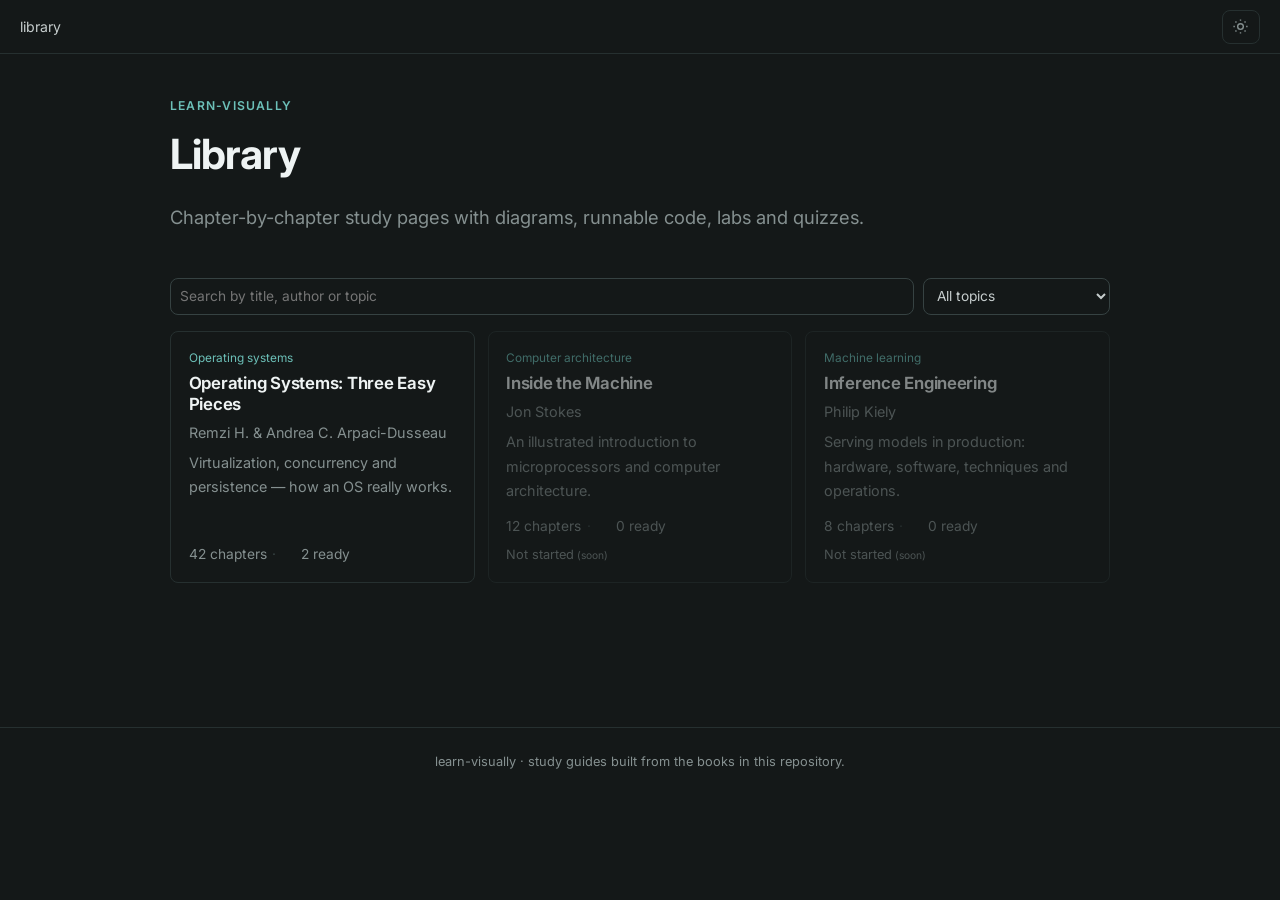
==== docs/index.html @ 6dab14a3 "Add OSTEP chapter 02 (The Process), book index and library home - docs/ostep/chapter-02.html: proces" ====
<!doctype html>
<html lang="en" data-theme="dark">
<head>
<meta charset="utf-8">
<meta name="viewport" content="width=device-width, initial-scale=1">
<title>Library — learn-visually</title>
<meta name="description" content="Visual, chapter-by-chapter study guides for technical books.">
<link rel="preconnect" href="https://fonts.googleapis.com">
<link rel="preconnect" href="https://fonts.gstatic.com" crossorigin>
<link href="https://fonts.googleapis.com/css2?family=Inter:wght@400;500;600;700&family=JetBrains+Mono:wght@400;600&display=swap" rel="stylesheet">
<style>/* ==========================================================================
   learn-visually — shared design system v3 "calm"
   Minimal, low-distraction layout: one accent, quiet surfaces, no decoration.
   Book themes set the color tokens in their theme.css.
   ========================================================================== */

*, *::before, *::after { box-sizing: border-box; }
html { -webkit-text-size-adjust: 100%; scroll-behavior: smooth; scroll-padding-top: 72px; }
body {
  margin: 0;
  background: var(--bg);
  color: var(--text);
  font-family: var(--font-body);
  font-size: 17px;
  line-height: 1.7;
  overflow-x: hidden;
  -webkit-font-smoothing: antialiased;
}
img, svg, canvas { max-width: 100%; }
pre { overflow-x: auto; max-width: 100%; }
a { color: var(--accent); text-underline-offset: 3px; text-decoration-thickness: 1px; }
a:hover { color: var(--text-strong); }
:focus-visible { outline: 2px solid var(--accent); outline-offset: 2px; border-radius: 4px; }
h1, h2, h3, h4 { font-family: var(--font-head); line-height: 1.25; color: var(--text-strong); margin: 1.8em 0 .5em; letter-spacing: -.015em; font-weight: 650; }
h1 { font-size: clamp(2rem, 5vw, 2.6rem); font-weight: 700; letter-spacing: -.025em; margin-top: .3em; }
h2 { font-size: 1.55rem; }
h3 { font-size: 1.25rem; }
h4 { font-size: 1.02rem; }
p { margin: .8em 0; }
code, kbd, pre, .mono { font-family: var(--font-mono); }
:not(pre) > code { font-size: .86em; padding: .1em .35em; border-radius: 4px; background: var(--soft); color: var(--text-strong); overflow-wrap: anywhere; }
kbd { font-size: .82em; padding: .1em .4em; border: 1px solid var(--line); border-radius: 4px; }
hr { border: 0; border-top: 1px solid var(--line); margin: 2.5rem 0; }
.sr-only { position: absolute; width: 1px; height: 1px; padding: 0; margin: -1px; overflow: hidden; clip: rect(0 0 0 0); white-space: nowrap; border: 0; }
.skip-link { position: absolute; left: -999px; top: 8px; z-index: 100; background: var(--accent); color: var(--bg); padding: .5rem 1rem; border-radius: 6px; }
.skip-link:focus { left: 8px; }

/* ---------- top bar ---------- */
.topbar {
  position: sticky; top: 0; z-index: 50;
  display: flex; align-items: center; gap: .75rem;
  padding: .6rem 20px;
  background: var(--bg);
  border-bottom: 1px solid var(--line);
  font-size: .88rem;
}
.topbar .crumbs { display: flex; gap: .45rem; align-items: center; min-width: 0; flex: 1; }
.topbar .crumbs a { color: var(--muted); text-decoration: none; white-space: nowrap; }
.topbar .crumbs a:hover { color: var(--text-strong); }
.topbar .crumbs .sep { color: var(--line-strong); }
.topbar .crumbs .here { color: var(--text); white-space: nowrap; overflow: hidden; text-overflow: ellipsis; }
.progress { position: absolute; left: 0; bottom: -1px; height: 2px; width: 0; background: var(--accent); }
.icon-btn {
  display: inline-flex; align-items: center; justify-content: center; gap: .35rem;
  min-width: 36px; height: 34px; padding: 0 .6rem;
  border: 1px solid var(--line); border-radius: var(--r);
  background: transparent; color: var(--muted); cursor: pointer; font: inherit; font-size: .82rem;
}
.icon-btn:hover { color: var(--text-strong); border-color: var(--line-strong); }
.icon-btn svg { width: 17px; height: 17px; }
.toc-toggle { display: none; }

/* ---------- layout ---------- */
.layout { display: grid; grid-template-columns: 230px minmax(0, 1fr); gap: 3.5rem; max-width: 1120px; margin: 0 auto; padding: 0 20px; }
.toc { position: sticky; top: 70px; align-self: start; max-height: calc(100vh - 90px); overflow: auto; padding: 2rem 0; font-size: .85rem; scrollbar-width: thin; }
.toc h2 { font-family: var(--font-body); font-size: .72rem; font-weight: 600; text-transform: uppercase; letter-spacing: .1em; color: var(--muted); margin: 0 0 .8rem; }
.toc ol { list-style: none; margin: 0; padding: 0; }
.toc a { display: block; padding: .25rem 0 .25rem .8rem; border-left: 1px solid var(--line); color: var(--muted); text-decoration: none; line-height: 1.4; }
.toc a:hover { color: var(--text-strong); }
.toc a.active { color: var(--accent); border-left-color: var(--accent); }
.toc ol ol a { padding-left: 1.5rem; font-size: .82rem; }
main { min-width: 0; max-width: 720px; padding-bottom: 4rem; }

@media (max-width: 1023px) {
  .layout { grid-template-columns: minmax(0, 1fr); gap: 0; }
  main { margin: 0 auto; width: 100%; }
  .toc-toggle { display: inline-flex; }
  .toc { position: fixed; top: 0; left: 0; bottom: 0; z-index: 60; width: min(300px, 85vw); max-height: none; background: var(--bg); border-right: 1px solid var(--line); padding: 1.4rem 1.2rem; transform: translateX(-105%); transition: transform .2s ease; }
  .toc.open { transform: none; }
  .toc-scrim { position: fixed; inset: 0; z-index: 55; background: rgba(0, 0, 0, .4); display: none; }
  .toc-scrim.open { display: block; }
}
@media (max-width: 520px) {
  body { font-size: 16px; }
  .topbar .crumbs .optional { display: none; }
}

/* ---------- hero ---------- */
.hero { padding: 2.6rem 0 .5rem; }
.hero .kicker { font-size: .76rem; font-weight: 600; letter-spacing: .1em; text-transform: uppercase; color: var(--accent); }
.hero .hook { font-size: 1.15rem; color: var(--muted); }
.hero-art { margin: 1.8rem 0 .5rem; }
.hero-art svg { display: block; width: 100%; height: auto; }
.meta { display: flex; flex-wrap: wrap; gap: .4rem 1.2rem; margin: 1rem 0 .4rem; font-size: .86rem; color: var(--muted); }
.chip { display: inline-flex; align-items: center; gap: .35rem; }
.chip + .chip::before { content: "·"; margin-right: 1.2rem; margin-left: -.85rem; color: var(--line-strong); }
.chip.level { color: var(--accent); }
.prereqs { font-size: .92rem; color: var(--muted); }

/* ---------- sections ---------- */
section.block { margin-top: 4rem; }
section.block > h2 { padding-top: 1.6rem; border-top: 1px solid var(--line); }
.concept { margin: 2.8rem 0 3.4rem; }
.concept > h3 { font-size: 1.4rem; margin-top: 0; }
.concept > h3 .tag { display: block; font-size: .72rem; font-weight: 600; letter-spacing: .1em; text-transform: uppercase; color: var(--muted); margin-bottom: .4rem; font-family: var(--font-body); }
.lead { font-size: 1.1rem; color: var(--muted); }

.box { margin: 1.4rem 0; padding: 1rem 1.2rem; background: var(--soft); border-radius: var(--r); }
.box > :first-child { margin-top: 0; }
.box > :last-child { margin-bottom: 0; }
.box-label { font-size: .74rem; font-weight: 600; letter-spacing: .08em; text-transform: uppercase; color: var(--muted); margin: 0 0 .4rem; }
.definition, .analogy, .gotcha, .crux { border-left: 3px solid var(--line-strong); border-radius: 0 var(--r) var(--r) 0; }
.definition { border-left-color: var(--accent); }
.definition .box-label { color: var(--accent); }
.analogy .breaks { margin-top: .7rem; padding-top: .7rem; border-top: 1px solid var(--line); font-size: .95rem; color: var(--muted); }
.gotcha { border-left-color: var(--c-rose); }
.gotcha .box-label { color: var(--c-rose); }
.crux { border-left-color: var(--c-amber); }
.note { font-size: .94rem; color: var(--muted); background: transparent; border: 1px solid var(--line); }
.why-grid { display: grid; grid-template-columns: repeat(auto-fit, minmax(220px, 1fr)); gap: .8rem; margin: 1.2rem 0; }
.why-grid .box { margin: 0; }
.why-grid h4 { margin: 0 0 .3rem; font-size: 1rem; }
.why-grid p { margin: 0; font-size: .93rem; color: var(--muted); }

.wr-grid { display: grid; grid-template-columns: repeat(auto-fit, minmax(240px, 1fr)); gap: .8rem; margin-top: .6rem; }
.wr-grid > div { min-width: 0; }
.wr-grid .label { font-size: .78rem; font-weight: 600; margin-bottom: .3rem; }
.wr-grid .wrong .label { color: var(--c-rose); }
.wr-grid .right .label { color: var(--c-green); }
.wr-grid p { margin: .2rem 0; font-size: .95rem; }
.wr-grid .code { margin: 0; }

details { margin: 1rem 0; border: 1px solid var(--line); border-radius: var(--r); }
details > summary { cursor: pointer; padding: .7rem 1rem; font-weight: 600; list-style: none; display: flex; gap: .6rem; align-items: center; color: var(--text-strong); }
details > summary::-webkit-details-marker { display: none; }
details > summary::before { content: "›"; color: var(--muted); font-size: 1.2em; line-height: 1; transition: transform .15s; }
details[open] > summary::before { transform: rotate(90deg); }
details > .details-body { padding: 0 1.1rem 1rem; }
details > summary .chip { margin-left: auto; font-size: .78rem; font-weight: 400; color: var(--muted); }

/* ---------- figures ---------- */
figure.viz { margin: 1.8rem 0; padding: 0; }
figure.viz svg { display: block; width: 100%; height: auto; }
figure.viz figcaption { font-size: .86rem; color: var(--muted); margin-top: .6rem; }
figure.viz figcaption strong { color: var(--text); font-weight: 600; }
.scroll-x { overflow-x: auto; -webkit-overflow-scrolling: touch; }
.legend { display: flex; flex-wrap: wrap; gap: 1rem; font-size: .82rem; color: var(--muted); margin-top: .5rem; }
.legend span::before { content: ""; display: inline-block; width: .75em; height: .75em; border-radius: 2px; margin-right: .4em; vertical-align: -.03em; background: var(--sw, var(--accent)); }

/* SVG semantic classes */
.s-text { fill: var(--text); font-family: var(--font-body); font-size: 13px; }
.s-text-soft { fill: var(--muted); font-family: var(--font-body); font-size: 11.5px; }
.s-head { fill: var(--text-strong); font-family: var(--font-body); font-size: 14px; font-weight: 600; }
.s-line { stroke: var(--line-strong); stroke-width: 1.2; fill: none; }
.s-arrow { stroke: var(--muted); stroke-width: 1.4; fill: none; }
.s-box { fill: var(--soft); stroke: var(--line-strong); stroke-width: 1; }
.s-user { fill: var(--c-green-soft); stroke: var(--c-green); stroke-width: 1.2; }
.s-kernel { fill: var(--c-amber-soft); stroke: var(--c-amber); stroke-width: 1.2; }
.s-hw { fill: var(--c-cyan-soft); stroke: var(--c-cyan); stroke-width: 1.2; }
.s-danger { fill: var(--c-rose-soft); stroke: var(--c-rose); stroke-width: 1.2; }
.s-violet { fill: var(--c-violet-soft); stroke: var(--c-violet); stroke-width: 1.2; }
.f-user { fill: var(--c-green); } .f-kernel { fill: var(--c-amber); } .f-hw { fill: var(--c-cyan); } .f-danger { fill: var(--c-rose); } .f-violet { fill: var(--c-violet); } .f-muted { fill: var(--muted); }
.t-user { stroke: var(--c-green); } .t-kernel { stroke: var(--c-amber); } .t-hw { stroke: var(--c-cyan); } .t-danger { stroke: var(--c-rose); } .t-violet { stroke: var(--c-violet); }
svg a:hover rect, svg a:focus rect { stroke: var(--accent); stroke-width: 2; }

/* ---------- code ---------- */
.code { position: relative; margin: 1.2rem 0; border-radius: var(--r); background: var(--code-bg); overflow: hidden; }
.code-head { display: flex; align-items: center; gap: .6rem; padding: .45rem .7rem .45rem 1rem; border-bottom: 1px solid var(--code-line); font-family: var(--font-mono); font-size: .74rem; color: var(--code-muted); }
.code-head .dots { display: none; }
.code-head .fname { color: var(--code-fg); flex: 1; min-width: 0; overflow: hidden; text-overflow: ellipsis; white-space: nowrap; opacity: .85; }
.code-head .badge { color: var(--code-muted); white-space: nowrap; font-size: .7rem; }
.code-head .badge::before { content: "· "; }
.copy-btn { font: inherit; font-size: .7rem; padding: .2rem .55rem; border-radius: 4px; border: 1px solid var(--code-line); background: transparent; color: var(--code-muted); cursor: pointer; }
.copy-btn:hover { color: var(--code-fg); }
.code-body { position: relative; display: grid; grid-template-columns: auto minmax(0, 1fr); }
.code-body .gutter { padding: .85rem .6rem .85rem .9rem; text-align: right; color: var(--code-gutter); font-family: var(--font-mono); font-size: .8rem; line-height: 1.6; user-select: none; white-space: pre; }
.code-body .gutter span { display: block; }
.code-body .gutter span.hl { color: var(--code-fg); }
.code pre { margin: 0; padding: .85rem 1rem; overflow-x: auto; font-size: .82rem; line-height: 1.6; color: var(--code-fg); background: transparent; tab-size: 4; }
.code pre code { font-family: var(--font-mono); background: none; padding: 0; color: inherit; white-space: pre; }
.code .line-hl { position: absolute; left: 0; right: 0; background: rgba(108, 192, 184, .12); border-left: 2px solid var(--code-accent); pointer-events: none; }
.code.no-gutter .code-body { grid-template-columns: minmax(0, 1fr); }
pre.term, .code.term pre { color: var(--code-fg); }
.term .prompt { color: var(--code-accent); user-select: none; }
.term .cmt { color: var(--code-muted); font-style: italic; }
.term .bad { color: #e38c8c; }
.term .ok { color: #7fcf9f; }

.annot { list-style: none; padding: 0; margin: .3rem 0 1.4rem; font-size: .93rem; }
.annot li { display: grid; grid-template-columns: 4.4rem minmax(0, 1fr); gap: .6rem; padding: .35rem .5rem; border-radius: 4px; cursor: default; }
.annot li:hover, .annot li:focus-within, .annot li.on { background: var(--soft); }
.annot .ln { font-family: var(--font-mono); font-size: .75rem; color: var(--muted); padding-top: .2em; white-space: nowrap; }

/* Prism tokens (code is always on a dark surface) */
.token.comment, .token.prolog, .token.doctype, .token.cdata { color: #6c7878; font-style: italic; }
.token.punctuation { color: #9aa6a6; }
.token.property, .token.tag, .token.constant, .token.symbol, .token.deleted, .token.number, .token.boolean { color: #e3b17d; }
.token.selector, .token.attr-name, .token.string, .token.char, .token.builtin, .token.inserted { color: #c9d48f; }
.token.operator, .token.entity, .token.url { color: #a9c4c4; }
.token.atrule, .token.attr-value, .token.keyword { color: #7fc8c2; }
.token.function, .token.class-name { color: #d6dede; }
.token.regex, .token.important, .token.variable, .token.macro, .token.directive { color: #b3a3e0; }

/* ---------- tables ---------- */
.table-wrap { overflow-x: auto; margin: 1.3rem 0; }
table { border-collapse: collapse; width: 100%; font-size: .9rem; min-width: 520px; }
th, td { text-align: left; padding: .6rem .7rem; border-bottom: 1px solid var(--line); vertical-align: top; }
th { font-size: .74rem; font-weight: 600; letter-spacing: .06em; text-transform: uppercase; color: var(--muted); }
td.yes { color: var(--c-green); } td.no { color: var(--c-rose); }

/* ---------- labs & controls ---------- */
.lab { margin: 1.8rem 0; padding: 1.2rem 1.3rem; border: 1px solid var(--line); border-radius: var(--r); }
.lab > h3, .lab > h4 { margin-top: 0; display: flex; align-items: baseline; gap: .6rem; flex-wrap: wrap; }
.lab .lab-tag { font-size: .7rem; font-weight: 600; letter-spacing: .1em; color: var(--accent); }
.controls { display: flex; flex-wrap: wrap; gap: .5rem; align-items: center; margin: .8rem 0; }
.btn { font: inherit; font-size: .84rem; display: inline-flex; align-items: center; gap: .35rem; padding: .4rem .85rem; border-radius: var(--r); border: 1px solid var(--line-strong); background: transparent; color: var(--text); cursor: pointer; min-height: 34px; }
.btn:hover:not(:disabled) { border-color: var(--accent); color: var(--text-strong); }
.btn.primary { background: var(--accent); border-color: var(--accent); color: var(--bg); font-weight: 600; }
.btn.primary:hover:not(:disabled) { color: var(--bg); opacity: .9; }
.btn:disabled { opacity: .4; cursor: not-allowed; }
.btn[aria-pressed="true"] { border-color: var(--accent); color: var(--accent); }
.field { display: inline-flex; flex-direction: column; gap: .2rem; font-size: .8rem; color: var(--muted); min-width: 150px; flex: 1 1 160px; }
.field output { color: var(--text-strong); font-weight: 600; }
input[type=range] { width: 100%; accent-color: var(--accent); }
select, input[type=number], input[type=text], input[type=search] { font: inherit; font-size: .86rem; padding: .35rem .55rem; border-radius: var(--r); border: 1px solid var(--line-strong); background: var(--bg); color: var(--text); min-height: 34px; }
.readout { display: grid; grid-template-columns: repeat(auto-fit, minmax(130px, 1fr)); gap: .5rem; margin: .8rem 0; }
.readout > div { padding: .45rem .7rem; border-radius: var(--r); background: var(--soft); }
.readout .k { font-size: .7rem; text-transform: uppercase; letter-spacing: .06em; color: var(--muted); }
.readout .v { font-family: var(--font-mono); font-size: 1.15rem; color: var(--text-strong); }
.status-line { font-size: .9rem; padding: .55rem .75rem; border-radius: var(--r); background: var(--soft); min-height: 2.6em; color: var(--text); }
.screen { font-family: var(--font-mono); font-size: .8rem; background: var(--code-bg); color: var(--code-fg); border-radius: var(--r); padding: .7rem .8rem; min-height: 6em; max-height: 13em; overflow: auto; white-space: pre-wrap; word-break: break-word; }

.order-list { list-style: none; padding: 0; margin: .8rem 0; display: grid; gap: .4rem; counter-reset: ord; }
.order-list li { counter-increment: ord; display: grid; grid-template-columns: 1.8rem minmax(0, 1fr) auto; align-items: center; gap: .5rem; border: 1px solid var(--line); border-radius: var(--r); padding: .45rem .6rem; background: var(--bg); cursor: grab; font-size: .93rem; }
.order-list li::before { content: counter(ord); font-family: var(--font-mono); font-size: .8rem; color: var(--muted); text-align: center; }
.order-list li.dragging { opacity: .5; }
.order-list li.correct { border-color: var(--c-green); }
.order-list li.wrong { border-color: var(--c-rose); }
.order-list .mv { display: inline-flex; gap: .25rem; }
.order-list .mv button { width: 30px; height: 30px; min-height: 0; padding: 0; justify-content: center; }

/* ---------- takeaways, exercises, quiz ---------- */
.takeaways { padding-left: 1.2rem; }
.takeaways li { margin: .45rem 0; padding-left: .3rem; }
.takeaways li::marker { color: var(--accent); }
.exercise { margin: 1.4rem 0; padding-bottom: 1.2rem; border-bottom: 1px solid var(--line); }
.exercise h4 { margin: 0 0 .4rem; display: flex; gap: .6rem; align-items: baseline; flex-wrap: wrap; }
.diff { font-size: .72rem; font-weight: 600; letter-spacing: .06em; text-transform: uppercase; }
.diff.easy { color: var(--c-green); } .diff.medium { color: var(--c-amber); } .diff.hard { color: var(--c-rose); }
.exercise details { margin: .6rem 0 0; }

.quiz { counter-reset: q; }
.q { margin: 1.6rem 0; counter-increment: q; }
.q fieldset { border: 0; padding: 0; margin: 0; min-width: 0; }
.q legend { font-weight: 600; color: var(--text-strong); padding: 0; margin-bottom: .6rem; float: left; width: 100%; }
.q legend::before { content: counter(q) ". "; color: var(--muted); font-weight: 400; }
.q .opts { clear: both; display: grid; gap: .4rem; }
.q label { display: flex; gap: .6rem; align-items: flex-start; padding: .5rem .75rem; border: 1px solid var(--line); border-radius: var(--r); cursor: pointer; min-width: 0; overflow-wrap: anywhere; }
.q label:hover { border-color: var(--line-strong); }
.q input { margin-top: .4em; accent-color: var(--accent); }
.q label.correct { border-color: var(--c-green); color: var(--text-strong); }
.q label.incorrect { border-color: var(--c-rose); }
.q .fb { margin-top: .5rem; font-size: .93rem; display: none; color: var(--muted); }
.q .fb.show { display: block; }
.q .fb .verdict { color: var(--text-strong); }
.q .fb.good .verdict { color: var(--c-green); }
.q .fb.bad .verdict { color: var(--c-rose); }
.q pre { margin: .3rem 0 .6rem; }
.score { font-size: .95rem; padding: .6rem .8rem; border-radius: var(--r); background: var(--soft); }

/* ---------- cheat sheet ---------- */
.cheatsheet { font-size: .9rem; }
.cheatsheet h3 { margin: 0 0 .8rem; display: flex; justify-content: space-between; align-items: center; gap: .5rem; flex-wrap: wrap; }
.cheat-grid { display: grid; grid-template-columns: repeat(auto-fit, minmax(240px, 1fr)); gap: 1.2rem 2rem; }
.cheat-grid > div { min-width: 0; }
.cheat-grid h4 { margin: 0 0 .4rem; font-size: .74rem; text-transform: uppercase; letter-spacing: .08em; color: var(--accent); }
.cheat-grid ul { margin: 0; padding-left: 1.1rem; }
.cheat-grid li { margin: .15rem 0; }

/* ---------- glossary + tooltips ---------- */
.glossary { margin: 0; display: grid; grid-template-columns: minmax(140px, max-content) minmax(0, 1fr); gap: .5rem 1.4rem; }
.glossary .g-item { display: contents; }
.glossary dt { font-weight: 600; color: var(--text-strong); font-size: .93rem; }
.glossary dd { margin: 0; color: var(--muted); font-size: .93rem; }
@media (max-width: 560px) { .glossary { grid-template-columns: 1fr; gap: .1rem; } .glossary dd { margin-bottom: .7rem; } }
.gl { color: inherit; text-decoration: underline dotted var(--muted); text-underline-offset: 3px; cursor: help; }
.gl:hover { color: var(--accent); }
.tip { position: absolute; z-index: 80; max-width: min(320px, calc(100vw - 32px)); padding: .6rem .8rem; border-radius: var(--r); background: var(--tip-bg); color: var(--tip-fg); border: 1px solid var(--line-strong); font-size: .86rem; line-height: 1.5; box-shadow: 0 8px 24px rgba(0, 0, 0, .25); pointer-events: none; }
.tip b { display: block; font-size: .8rem; margin-bottom: .15rem; color: var(--accent); }

/* ---------- connections + nav ---------- */
.conn-grid { display: grid; grid-template-columns: repeat(auto-fit, minmax(210px, 1fr)); gap: 1.4rem; }
.conn-grid .box { background: transparent; padding: 0; }
.conn-grid .box h4 { margin: 0 0 .4rem; font-size: .74rem; text-transform: uppercase; letter-spacing: .08em; color: var(--muted); }
.conn-grid ul { margin: 0; padding-left: 1.1rem; font-size: .93rem; }
.soon { color: var(--muted); }
.soon::after { content: " (soon)"; font-size: .8em; }
.pager { display: flex; justify-content: space-between; gap: 1rem; margin-top: 3rem; padding-top: 1.2rem; border-top: 1px solid var(--line); }
.pager a, .pager span.disabled { text-decoration: none; color: var(--accent); }
.pager small { display: block; font-size: .74rem; color: var(--muted); }
.pager .next { text-align: right; margin-left: auto; }
.pager span.disabled { color: var(--muted); }
.pager-links { display: flex; justify-content: center; gap: 1.4rem; flex-wrap: wrap; margin-top: 1.4rem; font-size: .85rem; }
footer.site { border-top: 1px solid var(--line); margin-top: 3rem; padding: 1.4rem 20px; text-align: center; font-size: .8rem; color: var(--muted); }

/* ---------- index pages ---------- */
.cards { display: grid; grid-template-columns: repeat(auto-fill, minmax(250px, 1fr)); gap: .8rem; margin: 1rem 0 2rem; }
.card { display: flex; flex-direction: column; gap: .35rem; border: 1px solid var(--line); border-radius: var(--r); padding: 1rem 1.1rem; text-decoration: none; color: var(--text); }
a.card:hover { border-color: var(--accent); color: var(--text); }
.card .num { font-size: .74rem; color: var(--muted); }
.card h3 { margin: 0; font-size: 1.05rem; }
.card p { margin: 0; font-size: .9rem; color: var(--muted); }
.card .meta { margin: auto 0 0; padding-top: .4rem; }
.card.locked { opacity: .5; }
.part-head { margin-top: 2.4rem; display: flex; align-items: baseline; gap: .8rem; flex-wrap: wrap; }
.part-head small { color: var(--muted); font-size: .82rem; }

@media (prefers-reduced-motion: reduce) {
  html { scroll-behavior: auto; }
  *, *::before, *::after { animation-duration: .001ms !important; animation-iteration-count: 1 !important; transition-duration: .001ms !important; }
}

/* ---------- print ---------- */
@media print {
  :root { --bg: #fff; --soft: #f4f4f4; --text: #111; --text-strong: #000; --muted: #555; --line: #ddd; }
  body { font-size: 11pt; background: #fff; }
  .topbar, .toc, .toc-scrim, .pager, .pager-links, .controls, .copy-btn, .btn, .icon-btn, .skip-link, .no-print, footer.site { display: none !important; }
  .layout { display: block; padding: 0; }
  main { max-width: none; }
  .q .fb { display: block !important; }
  .lab, .box, figure.viz, .code, .q, .exercise { break-inside: avoid; }
  a { color: inherit; text-decoration: none; }
  .code { background: #f6f6f6; }
  .code pre, .code-head .fname { color: #111; white-space: pre-wrap; }
  body.print-cheatsheet main > *:not(#cheatsheet) { display: none !important; }
}

/* ==========================================================================
   OSTEP theme — "Calm": graphite, soft gray text, one muted teal accent.
   Dark is the default (set via data-theme on <html>); light is available.
   Diagram semantic colors (same in every chapter, deliberately muted):
     green = user programs · amber = OS/kernel · cyan = hardware
     violet = stored data · rose = bugs & hazards
   ========================================================================== */
:root {
  --font-head: "Inter", system-ui, -apple-system, "Segoe UI", sans-serif;
  --font-body: "Inter", system-ui, -apple-system, "Segoe UI", sans-serif;
  --font-mono: "JetBrains Mono", ui-monospace, SFMono-Regular, Menlo, Consolas, monospace;
  --r: 8px;

  /* light */
  --bg: #f4f5f5;
  --soft: #eaeded;
  --line: #dde1e1;
  --line-strong: #c3c9c9;
  --text: #2c3333;
  --text-strong: #111717;
  --muted: #667070;
  --accent: #2a7f7a;
  --tip-bg: #ffffff; --tip-fg: #2c3333;
  --c-green: #3d8a5f;  --c-green-soft: rgba(61, 138, 95, .10);
  --c-amber: #a7742a;  --c-amber-soft: rgba(167, 116, 42, .10);
  --c-cyan: #3b7f9c;   --c-cyan-soft: rgba(59, 127, 156, .10);
  --c-violet: #7466a8; --c-violet-soft: rgba(116, 102, 168, .10);
  --c-rose: #b04646;   --c-rose-soft: rgba(176, 70, 70, .08);

  /* code is always on a dark surface */
  --code-bg: #1d2222; --code-fg: #d6dede; --code-muted: #7d8a8a; --code-gutter: #4f5a5a; --code-line: #2b3333; --code-accent: #7fc8c2;
  color-scheme: light;
}
:root[data-theme="dark"] {
  --bg: #141818;
  --soft: #1b2121;
  --line: #263030;
  --line-strong: #364242;
  --text: #c6cdcd;
  --text-strong: #eef3f3;
  --muted: #859090;
  --accent: #6cc0b8;
  --tip-bg: #1f2626; --tip-fg: #d6dede;
  --c-green: #7fcf9f;  --c-green-soft: rgba(127, 207, 159, .08);
  --c-amber: #d9b27a;  --c-amber-soft: rgba(217, 178, 122, .08);
  --c-cyan: #7fb8d6;   --c-cyan-soft: rgba(127, 184, 214, .08);
  --c-violet: #b3a3e0; --c-violet-soft: rgba(179, 163, 224, .08);
  --c-rose: #e38c8c;   --c-rose-soft: rgba(227, 140, 140, .08);
  --code-bg: #0f1313; --code-line: #212929;
  color-scheme: dark;
}

main.wide { max-width: 980px; margin: 0 auto; padding: 0 20px 4rem; }
.search { display: flex; flex-wrap: wrap; gap: .6rem; margin: 1.4rem 0 .4rem; }
.search input { flex: 1 1 240px; }
.tagchip { font-size: .74rem; color: var(--accent); }
.empty { color: var(--muted); display: none; }
</style>
</head>
<body>
<a class="skip-link" href="#main">Skip to content</a>
<header class="topbar">
  <nav class="crumbs" aria-label="Breadcrumb"><span class="here">library</span></nav>
  <button class="icon-btn" type="button" data-theme-toggle aria-label="Toggle theme"></button>
  <div class="progress" aria-hidden="true"></div>
</header>
<main id="main" class="wide">

<header class="hero">
  <div class="kicker">learn-visually</div>
  <h1>Library</h1>
  <p class="hook">Chapter-by-chapter study pages with diagrams, runnable code, labs and quizzes.</p>
</header>
<div class="search" role="search">
  <input type="search" id="q" placeholder="Search by title, author or topic" aria-label="Search books">
  <select id="topic" aria-label="Filter by topic"><option value="">All topics</option><option value="Computer architecture">Computer architecture</option><option value="Machine learning">Machine learning</option><option value="Operating systems">Operating systems</option></select>
</div>
<div class="cards"><a class="card book" data-topic="Operating systems" data-text="operating systems: three easy pieces remzi h. &amp; andrea c. arpaci-dusseau operating systems" href="ostep/index.html"><span class="tagchip">Operating systems</span><h3>Operating Systems: Three Easy Pieces</h3><p>Remzi H. &amp; Andrea C. Arpaci-Dusseau</p><p>Virtualization, concurrency and persistence — how an OS really works.</p><div class="meta"><span class="chip">42 chapters</span><span class="chip">2 ready</span></div></a><div class="card book locked" data-topic="Computer architecture" data-text="inside the machine jon stokes computer architecture"><span class="tagchip">Computer architecture</span><h3>Inside the Machine</h3><p>Jon Stokes</p><p>An illustrated introduction to microprocessors and computer architecture.</p><div class="meta"><span class="chip">12 chapters</span><span class="chip">0 ready</span></div><span class="soon" style="font-size:.8rem">Not started</span></div><div class="card book locked" data-topic="Machine learning" data-text="inference engineering philip kiely machine learning"><span class="tagchip">Machine learning</span><h3>Inference Engineering</h3><p>Philip Kiely</p><p>Serving models in production: hardware, software, techniques and operations.</p><div class="meta"><span class="chip">8 chapters</span><span class="chip">0 ready</span></div><span class="soon" style="font-size:.8rem">Not started</span></div></div>
<p class="empty">No books match.</p>
</main>
<footer class="site">learn-visually · study guides built from the books in this repository.</footer>
<script>/* learn-visually — shared page behaviour (same for every book). No storage is required. */
(function () {
  "use strict";
  var LV = (window.LV = window.LV || {});
  var root = document.documentElement;
  root.classList.add("js");
  LV.reducedMotion = window.matchMedia && window.matchMedia("(prefers-reduced-motion: reduce)").matches;

  /* ---------- theme toggle (storage optional) ---------- */
  function store(k, v) { try { if (v === undefined) return localStorage.getItem(k); localStorage.setItem(k, v); } catch (e) { return null; } }
  var saved = store("lv-theme");
  if (saved === "light" || saved === "dark") root.setAttribute("data-theme", saved);
  function isDark() {
    var t = root.getAttribute("data-theme");
    if (t) return t === "dark";
    return window.matchMedia && window.matchMedia("(prefers-color-scheme: dark)").matches;
  }
  function syncThemeBtn() {
    document.querySelectorAll("[data-theme-toggle]").forEach(function (b) {
      b.setAttribute("aria-label", isDark() ? "Switch to light theme" : "Switch to dark theme");
      b.setAttribute("title", isDark() ? "Light theme" : "Dark theme");
      b.innerHTML = isDark()
        ? '<svg viewBox="0 0 24 24" fill="none" stroke="currentColor" stroke-width="2" aria-hidden="true"><circle cx="12" cy="12" r="4"/><path d="M12 2v2M12 20v2M4.9 4.9l1.4 1.4M17.7 17.7l1.4 1.4M2 12h2M20 12h2M4.9 19.1l1.4-1.4M17.7 6.3l1.4-1.4"/></svg>'
        : '<svg viewBox="0 0 24 24" fill="none" stroke="currentColor" stroke-width="2" aria-hidden="true"><path d="M21 12.8A9 9 0 1 1 11.2 3a7 7 0 0 0 9.8 9.8z"/></svg>';
    });
  }
  document.addEventListener("click", function (e) {
    var b = e.target.closest("[data-theme-toggle]");
    if (!b) return;
    var next = isDark() ? "light" : "dark";
    root.setAttribute("data-theme", next);
    store("lv-theme", next);
    syncThemeBtn();
    document.dispatchEvent(new CustomEvent("lv:theme"));
  });
  syncThemeBtn();

  /* ---------- reading progress ---------- */
  var bar = document.querySelector(".progress");
  function onScroll() {
    if (!bar) return;
    var h = document.documentElement.scrollHeight - window.innerHeight;
    bar.style.width = (h > 0 ? Math.min(100, (window.scrollY / h) * 100) : 0) + "%";
  }
  window.addEventListener("scroll", onScroll, { passive: true });
  onScroll();

  /* ---------- TOC drawer + scrollspy ---------- */
  var toc = document.querySelector(".toc");
  var scrim = document.querySelector(".toc-scrim");
  var tocBtn = document.querySelector(".toc-toggle");
  function setToc(open) {
    if (!toc) return;
    toc.classList.toggle("open", open);
    if (scrim) scrim.classList.toggle("open", open);
    if (tocBtn) tocBtn.setAttribute("aria-expanded", String(open));
  }
  if (tocBtn) tocBtn.addEventListener("click", function () { setToc(!toc.classList.contains("open")); });
  if (scrim) scrim.addEventListener("click", function () { setToc(false); });
  if (toc) toc.addEventListener("click", function (e) { if (e.target.closest("a")) setToc(false); });
  document.addEventListener("keydown", function (e) { if (e.key === "Escape") setToc(false); });

  if (toc && "IntersectionObserver" in window) {
    var links = Array.prototype.slice.call(toc.querySelectorAll("a[href^='#']"));
    var map = {};
    links.forEach(function (a) { map[a.getAttribute("href").slice(1)] = a; });
    var visible = {};
    var io = new IntersectionObserver(function (entries) {
      entries.forEach(function (en) { visible[en.target.id] = en.isIntersecting; });
      var current = null;
      for (var i = 0; i < links.length; i++) {
        var id = links[i].getAttribute("href").slice(1);
        if (visible[id]) { current = id; break; }
      }
      if (current) {
        links.forEach(function (a) { a.classList.remove("active"); a.removeAttribute("aria-current"); });
        map[current].classList.add("active");
        map[current].setAttribute("aria-current", "true");
      }
    }, { rootMargin: "-70px 0px -55% 0px" });
    Object.keys(map).forEach(function (id) { var el = document.getElementById(id); if (el) io.observe(el); });
  }

  /* ---------- code blocks: gutter, copy, annotation highlight ---------- */
  function copyText(text, btn) {
    function done(ok) { var o = btn.textContent; btn.textContent = ok ? "copied ✓" : "press Ctrl+C"; setTimeout(function () { btn.textContent = o; }, 1400); }
    if (navigator.clipboard && window.isSecureContext) {
      navigator.clipboard.writeText(text).then(function () { done(true); }, function () { fallback(); });
    } else fallback();
    function fallback() {
      var ta = document.createElement("textarea");
      ta.value = text; ta.setAttribute("readonly", ""); ta.style.position = "fixed"; ta.style.opacity = "0";
      document.body.appendChild(ta); ta.select();
      var ok = false; try { ok = document.execCommand("copy"); } catch (e) {}
      document.body.removeChild(ta); done(ok);
    }
  }
  document.querySelectorAll(".code").forEach(function (block) {
    var pre = block.querySelector("pre");
    var codeEl = pre && pre.querySelector("code");
    if (!pre || !codeEl) return;
    // strip a single leading newline left by the HTML source
    if (codeEl.firstChild && codeEl.firstChild.nodeType === 3) codeEl.firstChild.nodeValue = codeEl.firstChild.nodeValue.replace(/^\n/, "");
    var raw = codeEl.textContent.replace(/\n$/, "");
    var head = block.querySelector(".code-head");
    if (head && !head.querySelector(".copy-btn")) {
      var btn = document.createElement("button");
      btn.className = "copy-btn"; btn.type = "button"; btn.textContent = "copy";
      btn.setAttribute("aria-label", "Copy code to clipboard");
      btn.addEventListener("click", function () {
        var t = raw;
        if (block.classList.contains("term")) t = raw.split("\n").filter(function (l) { return /^\s*(\$|prompt>)\s/.test(l); }).map(function (l) { return l.replace(/^\s*(\$|prompt>)\s/, ""); }).join("\n") || raw;
        copyText(t, btn);
      });
      head.appendChild(btn);
    }
    var body = block.querySelector(".code-body");
    if (body && !block.classList.contains("no-gutter")) {
      var n = raw.split("\n").length;
      var g = document.createElement("div");
      g.className = "gutter"; g.setAttribute("aria-hidden", "true");
      for (var i = 1; i <= n; i++) { var s = document.createElement("span"); s.textContent = i; g.appendChild(s); }
      body.insertBefore(g, body.firstChild);
    }
  });
  function parseLines(spec) {
    var out = [];
    String(spec || "").split(",").forEach(function (part) {
      var m = part.trim().match(/^(\d+)(?:-(\d+))?$/);
      if (!m) return;
      for (var i = +m[1]; i <= +(m[2] || m[1]); i++) out.push(i);
    });
    return out;
  }
  function highlight(block, lines) {
    block.querySelectorAll(".line-hl").forEach(function (x) { x.remove(); });
    block.querySelectorAll(".gutter span.hl").forEach(function (x) { x.classList.remove("hl"); });
    if (!lines.length) return;
    var pre = block.querySelector("pre");
    var body = block.querySelector(".code-body");
    var lh = parseFloat(getComputedStyle(pre).lineHeight);
    var top = pre.offsetTop + parseFloat(getComputedStyle(pre).paddingTop);
    var spans = block.querySelectorAll(".gutter span");
    lines.forEach(function (ln) {
      var d = document.createElement("div");
      d.className = "line-hl";
      d.style.top = top + (ln - 1) * lh + "px";
      d.style.height = lh + "px";
      body.appendChild(d);
      if (spans[ln - 1]) spans[ln - 1].classList.add("hl");
    });
  }
  document.querySelectorAll(".annot[data-for]").forEach(function (list) {
    var block = document.getElementById(list.getAttribute("data-for"));
    if (!block) return;
    list.querySelectorAll("li[data-lines]").forEach(function (li) {
      li.tabIndex = 0;
      var lines = parseLines(li.getAttribute("data-lines"));
      function on() { li.classList.add("on"); highlight(block, lines); }
      function off() { li.classList.remove("on"); highlight(block, []); }
      li.addEventListener("mouseenter", on); li.addEventListener("mouseleave", off);
      li.addEventListener("focus", on); li.addEventListener("blur", off);
    });
  });

  /* ---------- quiz ---------- */
  document.querySelectorAll(".quiz").forEach(function (quiz) {
    var qs = quiz.querySelectorAll(".q");
    var scoreEl = quiz.querySelector(".score");
    var answered = 0, right = 0;
    function updateScore() {
      if (!scoreEl) return;
      scoreEl.textContent = answered === qs.length
        ? "Score: " + right + " / " + qs.length + (right === qs.length ? " — perfect. You're ready for the next chapter." : right >= qs.length - 2 ? " — solid. Re-read the explanations for the ones you missed." : " — worth another pass through the concepts above.")
        : "Answered " + answered + " / " + qs.length + " · correct so far: " + right;
    }
    qs.forEach(function (q) {
      var ans = q.getAttribute("data-answer");
      var fb = q.querySelector(".fb");
      q.addEventListener("change", function (e) {
        if (q._done || !e.target.matches("input[type=radio]")) return;
        q._done = true; answered++;
        var ok = e.target.value === ans;
        if (ok) right++;
        q.querySelectorAll("input[type=radio]").forEach(function (inp) {
          var lab = inp.closest("label");
          if (inp.value === ans) lab.classList.add("correct");
          else if (inp === e.target) lab.classList.add("incorrect");
          inp.disabled = true;
        });
        if (fb) {
          fb.classList.add("show", ok ? "good" : "bad");
          fb.insertAdjacentHTML("afterbegin", '<strong class="verdict">' + (ok ? "Correct. " : "Not quite. ") + "</strong>");
        }
        updateScore();
      });
    });
    var reset = quiz.querySelector("[data-quiz-reset]");
    if (reset) reset.addEventListener("click", function () {
      answered = 0; right = 0;
      qs.forEach(function (q) {
        q._done = false;
        q.querySelectorAll("label").forEach(function (l) { l.classList.remove("correct", "incorrect"); });
        q.querySelectorAll("input").forEach(function (i) { i.disabled = false; i.checked = false; });
        var fb = q.querySelector(".fb");
        if (fb) { fb.classList.remove("show", "good", "bad"); var v = fb.querySelector(".verdict"); if (v) v.remove(); }
      });
      updateScore();
    });
    updateScore();
  });

  /* ---------- glossary tooltips ---------- */
  var gloss = {};
  document.querySelectorAll(".glossary dt[id]").forEach(function (dt) {
    var dd = dt.nextElementSibling;
    if (dd) gloss[dt.id] = { term: dt.textContent.trim(), def: dd.textContent.trim() };
  });
  var tip = null;
  function showTip(el) {
    var key = el.getAttribute("data-term");
    var g = gloss["g-" + key];
    if (!g) return;
    hideTip();
    tip = document.createElement("div");
    tip.className = "tip"; tip.id = "lv-tip"; tip.setAttribute("role", "tooltip");
    tip.innerHTML = "<b></b><span></span>";
    tip.firstChild.textContent = g.term; tip.lastChild.textContent = g.def;
    document.body.appendChild(tip);
    el.setAttribute("aria-describedby", "lv-tip");
    var r = el.getBoundingClientRect();
    var tw = tip.offsetWidth, th = tip.offsetHeight;
    var left = Math.max(16, Math.min(window.scrollX + r.left + r.width / 2 - tw / 2, window.scrollX + document.documentElement.clientWidth - tw - 16));
    var top = window.scrollY + r.top - th - 8;
    if (r.top - th - 8 < 60) top = window.scrollY + r.bottom + 8;
    tip.style.left = left + "px"; tip.style.top = top + "px";
  }
  function hideTip() { if (tip) { tip.remove(); tip = null; } document.querySelectorAll(".gl[aria-describedby]").forEach(function (x) { x.removeAttribute("aria-describedby"); }); }
  document.querySelectorAll(".gl[data-term]").forEach(function (el) {
    if (!el.hasAttribute("tabindex")) el.tabIndex = 0;
    if (!el.getAttribute("href")) el.setAttribute("href", "#g-" + el.getAttribute("data-term"));
    el.addEventListener("mouseenter", function () { showTip(el); });
    el.addEventListener("mouseleave", hideTip);
    el.addEventListener("focus", function () { showTip(el); });
    el.addEventListener("blur", hideTip);
  });
  document.addEventListener("keydown", function (e) { if (e.key === "Escape") hideTip(); });
  window.addEventListener("scroll", hideTip, { passive: true });

  /* ---------- drag-to-order exercises ---------- */
  document.querySelectorAll(".order-ex").forEach(function (ex) {
    var list = ex.querySelector(".order-list");
    var solution = (list.getAttribute("data-solution") || "").split(",");
    var status = ex.querySelector(".order-status");
    var dragged = null;
    function addMovers(li) {
      var mv = document.createElement("span");
      mv.className = "mv";
      mv.innerHTML = '<button type="button" class="btn" aria-label="Move up">↑</button><button type="button" class="btn" aria-label="Move down">↓</button>';
      mv.children[0].addEventListener("click", function () { if (li.previousElementSibling) list.insertBefore(li, li.previousElementSibling); clearMarks(); mv.children[0].focus(); });
      mv.children[1].addEventListener("click", function () { if (li.nextElementSibling) list.insertBefore(li.nextElementSibling, li); clearMarks(); mv.children[1].focus(); });
      li.appendChild(mv);
    }
    function clearMarks() { list.querySelectorAll("li").forEach(function (l) { l.classList.remove("correct", "wrong"); }); if (status) status.textContent = ""; }
    function shuffle() {
      var items = Array.prototype.slice.call(list.children);
      for (var tries = 0; tries < 20; tries++) {
        for (var i = items.length - 1; i > 0; i--) { var j = Math.floor(Math.random() * (i + 1)); var t = items[i]; items[i] = items[j]; items[j] = t; }
        if (items.map(function (x) { return x.getAttribute("data-key"); }).join(",") !== solution.join(",")) break;
      }
      items.forEach(function (x) { list.appendChild(x); });
      clearMarks();
    }
    list.querySelectorAll("li").forEach(function (li) {
      li.draggable = true;
      addMovers(li);
      li.addEventListener("dragstart", function (e) { dragged = li; li.classList.add("dragging"); try { e.dataTransfer.setData("text/plain", ""); } catch (x) {} });
      li.addEventListener("dragend", function () { li.classList.remove("dragging"); dragged = null; clearMarks(); });
      li.addEventListener("dragover", function (e) {
        e.preventDefault();
        if (!dragged || dragged === li) return;
        var r = li.getBoundingClientRect();
        list.insertBefore(dragged, e.clientY > r.top + r.height / 2 ? li.nextSibling : li);
      });
    });
    var check = ex.querySelector("[data-order-check]");
    var again = ex.querySelector("[data-order-shuffle]");
    if (check) check.addEventListener("click", function () {
      var items = list.querySelectorAll("li"), ok = 0;
      items.forEach(function (li, i) { var good = li.getAttribute("data-key") === solution[i]; li.classList.toggle("correct", good); li.classList.toggle("wrong", !good); if (good) ok++; });
      if (status) status.textContent = ok === items.length ? "All " + ok + " steps in the right order. ✓" : ok + " / " + items.length + " in the right position. Green = correct spot.";
    });
    if (again) again.addEventListener("click", shuffle);
    shuffle();
  });

  /* ---------- print helpers ---------- */
  var reopened = [];
  window.addEventListener("beforeprint", function () {
    reopened = [];
    document.querySelectorAll("details:not([open])").forEach(function (d) { d.open = true; reopened.push(d); });
  });
  window.addEventListener("afterprint", function () {
    reopened.forEach(function (d) { d.open = false; });
    document.body.classList.remove("print-cheatsheet");
  });
  document.querySelectorAll("[data-print-cheatsheet]").forEach(function (b) {
    b.addEventListener("click", function () { document.body.classList.add("print-cheatsheet"); window.print(); });
  });

  /* ---------- tiny animation helper for labs ---------- */
  LV.player = function (opts) {
    // opts: { step(): bool (false when finished), interval(): ms, onState(playing) }
    var timer = null;
    function tick() { if (opts.step() === false) { stop(); return; } timer = setTimeout(tick, opts.interval()); }
    function play() { if (timer) return; opts.onState && opts.onState(true); timer = setTimeout(tick, LV.reducedMotion ? 0 : 10); }
    function stop() { if (timer) clearTimeout(timer); timer = null; opts.onState && opts.onState(false); }
    return { play: play, pause: stop, toggle: function () { timer ? stop() : play(); }, playing: function () { return !!timer; } };
  };
  LV.cssVar = function (name) { return getComputedStyle(document.documentElement).getPropertyValue(name).trim(); };
})();
</script>
<script>
(function () {
  var q = document.getElementById("q"), t = document.getElementById("topic"), empty = document.querySelector(".empty");
  function filter() {
    var s = q.value.trim().toLowerCase(), topic = t.value, shown = 0;
    document.querySelectorAll(".book").forEach(function (c) {
      var ok = (!s || c.getAttribute("data-text").indexOf(s) >= 0) && (!topic || c.getAttribute("data-topic") === topic);
      c.hidden = !ok; if (ok) shown++;
    });
    empty.style.display = shown ? "none" : "block";
  }
  q.addEventListener("input", filter); t.addEventListener("change", filter);
})();
</script>
</body>
</html>
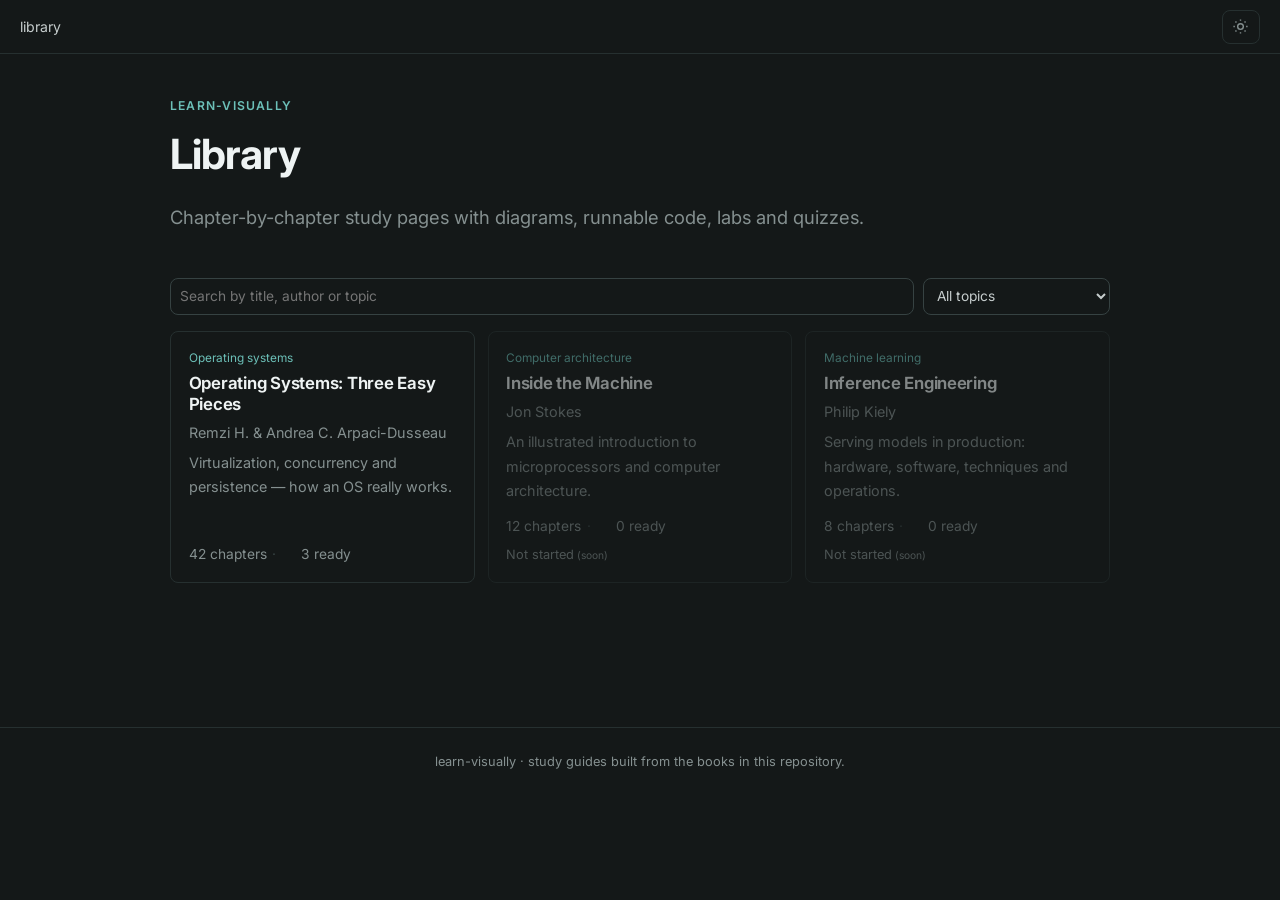
==== commit 0209e5c7: "Add OSTEP chapter 03 (Process API) fork/wait/exec, nondeterminism, shell redirection and pipes, sign" ====
--- a/docs/index.html
+++ b/docs/index.html
@@ -422,7 +422,7 @@
   <input type="search" id="q" placeholder="Search by title, author or topic" aria-label="Search books">
   <select id="topic" aria-label="Filter by topic"><option value="">All topics</option><option value="Computer architecture">Computer architecture</option><option value="Machine learning">Machine learning</option><option value="Operating systems">Operating systems</option></select>
 </div>
-<div class="cards"><a class="card book" data-topic="Operating systems" data-text="operating systems: three easy pieces remzi h. &amp; andrea c. arpaci-dusseau operating systems" href="ostep/index.html"><span class="tagchip">Operating systems</span><h3>Operating Systems: Three Easy Pieces</h3><p>Remzi H. &amp; Andrea C. Arpaci-Dusseau</p><p>Virtualization, concurrency and persistence — how an OS really works.</p><div class="meta"><span class="chip">42 chapters</span><span class="chip">2 ready</span></div></a><div class="card book locked" data-topic="Computer architecture" data-text="inside the machine jon stokes computer architecture"><span class="tagchip">Computer architecture</span><h3>Inside the Machine</h3><p>Jon Stokes</p><p>An illustrated introduction to microprocessors and computer architecture.</p><div class="meta"><span class="chip">12 chapters</span><span class="chip">0 ready</span></div><span class="soon" style="font-size:.8rem">Not started</span></div><div class="card book locked" data-topic="Machine learning" data-text="inference engineering philip kiely machine learning"><span class="tagchip">Machine learning</span><h3>Inference Engineering</h3><p>Philip Kiely</p><p>Serving models in production: hardware, software, techniques and operations.</p><div class="meta"><span class="chip">8 chapters</span><span class="chip">0 ready</span></div><span class="soon" style="font-size:.8rem">Not started</span></div></div>
+<div class="cards"><a class="card book" data-topic="Operating systems" data-text="operating systems: three easy pieces remzi h. &amp; andrea c. arpaci-dusseau operating systems" href="ostep/index.html"><span class="tagchip">Operating systems</span><h3>Operating Systems: Three Easy Pieces</h3><p>Remzi H. &amp; Andrea C. Arpaci-Dusseau</p><p>Virtualization, concurrency and persistence — how an OS really works.</p><div class="meta"><span class="chip">42 chapters</span><span class="chip">3 ready</span></div></a><div class="card book locked" data-topic="Computer architecture" data-text="inside the machine jon stokes computer architecture"><span class="tagchip">Computer architecture</span><h3>Inside the Machine</h3><p>Jon Stokes</p><p>An illustrated introduction to microprocessors and computer architecture.</p><div class="meta"><span class="chip">12 chapters</span><span class="chip">0 ready</span></div><span class="soon" style="font-size:.8rem">Not started</span></div><div class="card book locked" data-topic="Machine learning" data-text="inference engineering philip kiely machine learning"><span class="tagchip">Machine learning</span><h3>Inference Engineering</h3><p>Philip Kiely</p><p>Serving models in production: hardware, software, techniques and operations.</p><div class="meta"><span class="chip">8 chapters</span><span class="chip">0 ready</span></div><span class="soon" style="font-size:.8rem">Not started</span></div></div>
 <p class="empty">No books match.</p>
 </main>
 <footer class="site">learn-visually · study guides built from the books in this repository.</footer>
